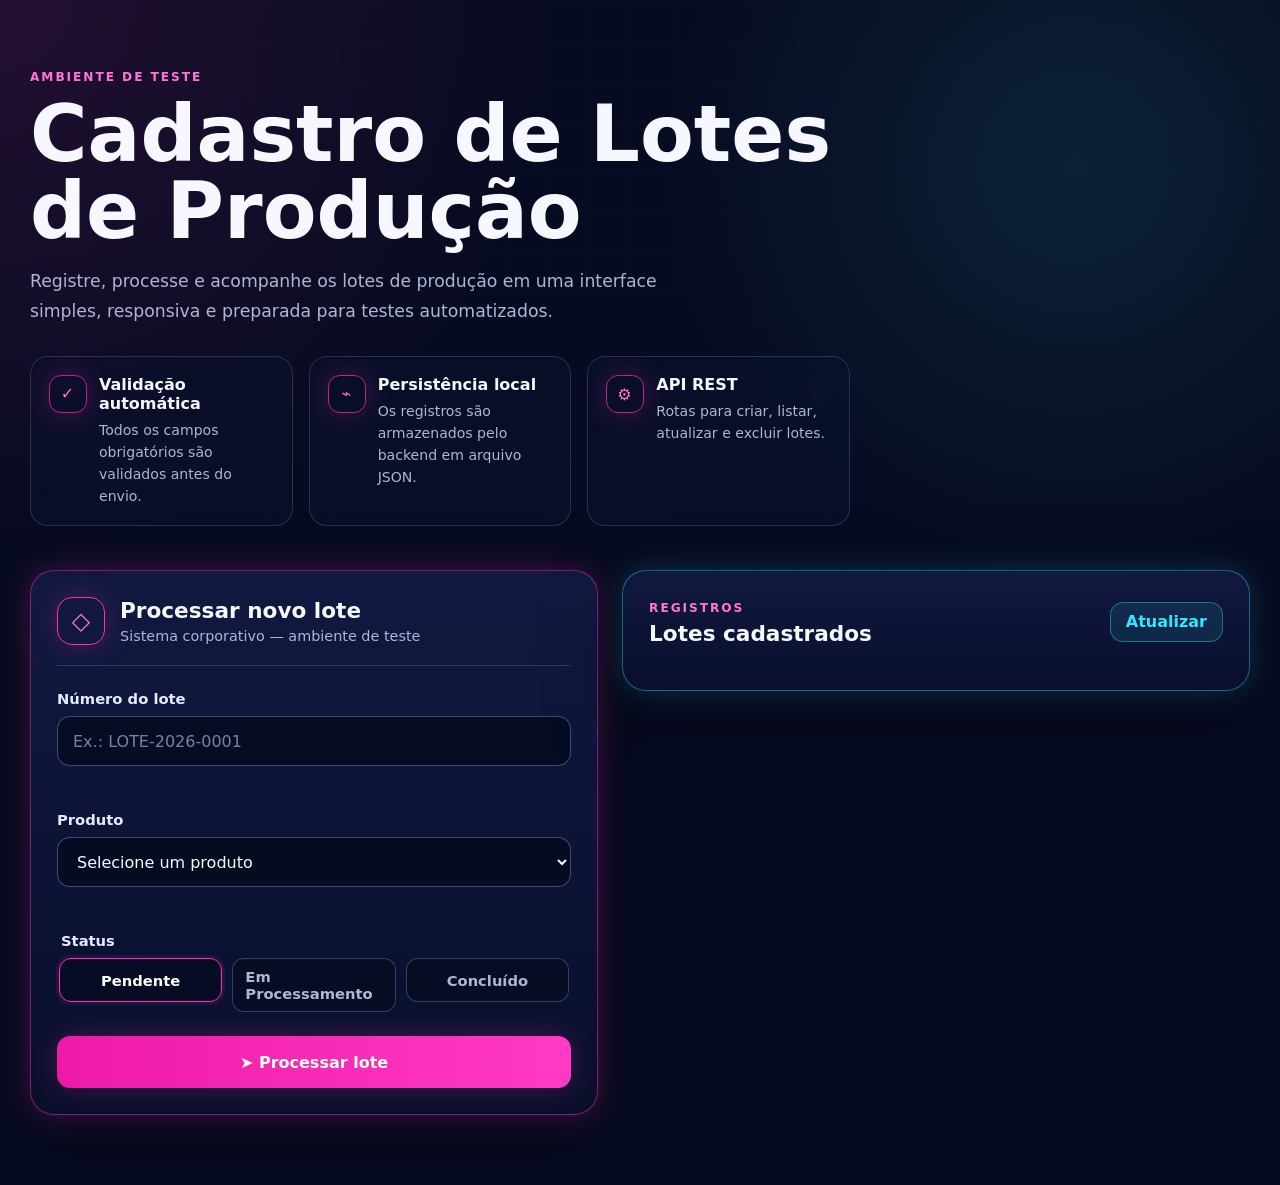
==== web/index-lotes/index.html @ 55b8f5b7 "feat(page-objects): criar LoginPage e realocar aplicacao web refs #28" ====
<!DOCTYPE html>
<html lang="pt-BR">
  <head>
    <meta charset="UTF-8" />
    <meta name="viewport" content="width=device-width, initial-scale=1.0" />
    <meta
      name="description"
      content="Sistema corporativo de cadastro e acompanhamento de lotes de produção."
    />
    <title>Cadastro de Lotes de Produção</title>
    <link rel="stylesheet" href="styles.css" />
    <script src="app.js" defer></script>
  </head>

  <body>
    <div class="background-grid" aria-hidden="true"></div>

    <main class="page-shell">
      <section class="hero">
        <div class="hero__badge">AMBIENTE DE TESTE</div>

        <h1>Cadastro de Lotes de Produção</h1>
        <p>
          Registre, processe e acompanhe os lotes de produção em uma interface
          simples, responsiva e preparada para testes automatizados.
        </p>

        <div class="hero__cards">
          <article class="info-card">
            <span class="info-card__icon">✓</span>
            <div>
              <strong>Validação automática</strong>
              <p>Todos os campos obrigatórios são validados antes do envio.</p>
            </div>
          </article>

          <article class="info-card">
            <span class="info-card__icon">⌁</span>
            <div>
              <strong>Persistência local</strong>
              <p>Os registros são armazenados pelo backend em arquivo JSON.</p>
            </div>
          </article>

          <article class="info-card">
            <span class="info-card__icon">⚙</span>
            <div>
              <strong>API REST</strong>
              <p>Rotas para criar, listar, atualizar e excluir lotes.</p>
            </div>
          </article>
        </div>
      </section>

      <section class="workspace" aria-label="Área de cadastro">
        <div class="panel panel--form">
          <header class="panel__header">
            <div class="panel__icon">◇</div>
            <div>
              <h2>Processar novo lote</h2>
              <p>Sistema corporativo — ambiente de teste</p>
            </div>
          </header>

          <form id="lote-form" novalidate>
            <div class="field">
              <label for="numero-lote">Número do lote</label>
              <input
                id="numero-lote"
                name="numeroLote"
                type="text"
                placeholder="Ex.: LOTE-2026-0001"
                autocomplete="off"
                maxlength="40"
                data-testid="numero-lote"
                required
              />
              <small class="field__error" id="erro-numero-lote"></small>
            </div>

            <div class="field">
              <label for="produto">Produto</label>
              <select
                id="produto"
                name="produto"
                data-testid="produto"
                required
              >
                <option value="">Selecione um produto</option>
              </select>
              <small class="field__error" id="erro-produto"></small>
            </div>

            <fieldset class="field status-field">
              <legend>Status</legend>

              <label class="radio-option">
                <input
                  type="radio"
                  name="status"
                  value="Pendente"
                  data-testid="status-pendente"
                  checked
                />
                <span>Pendente</span>
              </label>

              <label class="radio-option">
                <input
                  type="radio"
                  name="status"
                  value="Em Processamento"
                  data-testid="status-processamento"
                />
                <span>Em Processamento</span>
              </label>

              <label class="radio-option">
                <input
                  type="radio"
                  name="status"
                  value="Concluído"
                  data-testid="status-concluido"
                />
                <span>Concluído</span>
              </label>
            </fieldset>

            <button
              id="botao-processar"
              class="primary-button"
              type="submit"
              data-testid="processar-lote"
            >
              <span class="button-label">➤ Processar lote</span>
              <span class="button-loader" aria-hidden="true"></span>
            </button>

            <div
              id="mensagem"
              class="message"
              role="status"
              aria-live="polite"
              data-testid="mensagem"
              hidden
            ></div>
          </form>
        </div>

        <div class="panel panel--list">
          <div class="list-header">
            <div>
              <span class="eyebrow">REGISTROS</span>
              <h2>Lotes cadastrados</h2>
            </div>

            <button
              id="botao-atualizar"
              class="secondary-button"
              type="button"
            >
              Atualizar
            </button>
          </div>

          <div id="lista-lotes" class="lots-list" aria-live="polite"></div>
        </div>
      </section>
    </main>
  </body>
</html>
---- web/index-lotes/styles.css ----
:root {
  --background: #070b21;
  --surface: rgba(13, 20, 52, 0.87);
  --surface-strong: #111a42;
  --surface-soft: #17204a;
  --text: #f6f7ff;
  --muted: #aeb5d6;
  --pink: #ff2fb8;
  --pink-soft: #ff74d4;
  --cyan: #33e6ff;
  --green: #58efc2;
  --danger: #ff6b86;
  --border: rgba(129, 146, 218, 0.26);
  --shadow-pink: 0 0 28px rgba(255, 47, 184, 0.24);
  --shadow-cyan: 0 0 28px rgba(51, 230, 255, 0.18);
}

* {
  box-sizing: border-box;
}

body {
  min-height: 100vh;
  margin: 0;
  color: var(--text);
  font-family:
    Inter, ui-sans-serif, system-ui, -apple-system, BlinkMacSystemFont, "Segoe UI",
    sans-serif;
  background:
    radial-gradient(circle at top left, rgba(255, 47, 184, 0.11), transparent 32%),
    radial-gradient(circle at 84% 14%, rgba(51, 230, 255, 0.1), transparent 28%),
    var(--background);
}

button,
input,
select {
  font: inherit;
}

button {
  cursor: pointer;
}

.background-grid {
  position: fixed;
  inset: 0;
  pointer-events: none;
  opacity: 0.32;
  background-image:
    linear-gradient(rgba(83, 105, 191, 0.08) 1px, transparent 1px),
    linear-gradient(90deg, rgba(83, 105, 191, 0.08) 1px, transparent 1px);
  background-size: 42px 42px;
  mask-image: linear-gradient(to bottom, black, transparent 90%);
}

.page-shell {
  position: relative;
  width: min(1220px, calc(100% - 32px));
  margin: 0 auto;
  padding: 70px 0;
}

.hero {
  max-width: 820px;
  margin-bottom: 44px;
}

.hero__badge,
.eyebrow {
  color: var(--pink-soft);
  font-size: 0.76rem;
  font-weight: 800;
  letter-spacing: 0.16em;
}

.hero h1 {
  margin: 12px 0 16px;
  font-size: clamp(2.2rem, 7vw, 4.9rem);
  line-height: 0.98;
}

.hero > p {
  max-width: 700px;
  margin: 0;
  color: var(--muted);
  font-size: 1.08rem;
  line-height: 1.75;
}

.hero__cards {
  display: grid;
  grid-template-columns: repeat(3, minmax(0, 1fr));
  gap: 16px;
  margin-top: 30px;
}

.info-card {
  display: flex;
  gap: 12px;
  min-height: 128px;
  padding: 18px;
  border: 1px solid var(--border);
  border-radius: 18px;
  background: rgba(11, 17, 45, 0.6);
  backdrop-filter: blur(12px);
}

.info-card__icon {
  display: grid;
  flex: 0 0 38px;
  height: 38px;
  place-items: center;
  border: 1px solid rgba(255, 47, 184, 0.7);
  border-radius: 12px;
  color: var(--pink-soft);
  box-shadow: var(--shadow-pink);
}

.info-card strong {
  display: block;
  margin-bottom: 7px;
}

.info-card p {
  margin: 0;
  color: var(--muted);
  font-size: 0.88rem;
  line-height: 1.55;
}

.workspace {
  display: grid;
  grid-template-columns: minmax(0, 0.95fr) minmax(0, 1.05fr);
  gap: 24px;
  align-items: start;
}

.panel {
  border: 1px solid var(--border);
  border-radius: 24px;
  background: linear-gradient(180deg, rgba(17, 26, 66, 0.96), rgba(9, 15, 43, 0.96));
  box-shadow: 0 24px 80px rgba(0, 0, 0, 0.35);
  overflow: hidden;
}

.panel--form {
  padding: 26px;
  border-color: rgba(255, 47, 184, 0.46);
  box-shadow: var(--shadow-pink), 0 24px 80px rgba(0, 0, 0, 0.35);
}

.panel--list {
  padding: 26px;
  border-color: rgba(51, 230, 255, 0.38);
  box-shadow: var(--shadow-cyan), 0 24px 80px rgba(0, 0, 0, 0.35);
}

.panel__header {
  display: flex;
  align-items: center;
  gap: 15px;
  margin-bottom: 24px;
  padding-bottom: 20px;
  border-bottom: 1px solid var(--border);
}

.panel__icon {
  display: grid;
  width: 48px;
  height: 48px;
  place-items: center;
  border: 1px solid var(--pink);
  border-radius: 15px;
  color: var(--pink-soft);
  font-size: 1.5rem;
  box-shadow: var(--shadow-pink);
}

.panel__header h2,
.list-header h2 {
  margin: 0;
  font-size: 1.35rem;
}

.panel__header p {
  margin: 5px 0 0;
  color: var(--muted);
  font-size: 0.9rem;
}

.field {
  margin-bottom: 20px;
}

.field label,
.field legend {
  display: block;
  margin-bottom: 9px;
  color: #e7e9ff;
  font-size: 0.92rem;
  font-weight: 700;
}

input[type="text"],
input[type="password"],
select {
  width: 100%;
  height: 50px;
  border: 1px solid rgba(151, 168, 232, 0.4);
  border-radius: 13px;
  outline: none;
  color: var(--text);
  background: rgba(5, 10, 31, 0.82);
  padding: 0 15px;
  transition:
    border-color 0.2s,
    box-shadow 0.2s;
}

input[type="text"]:focus,
input[type="password"]:focus,
select:focus {
  border-color: var(--pink);
  box-shadow: 0 0 0 4px rgba(255, 47, 184, 0.12);
}

input::placeholder {
  color: #7780a9;
}

select option {
  color: #11162c;
  background: white;
}

.status-field {
  display: flex;
  flex-wrap: wrap;
  gap: 10px;
  padding: 0;
  border: 0;
}

.status-field legend {
  width: 100%;
}

.radio-option {
  flex: 1 1 140px;
  margin: 0 !important;
}

.radio-option input {
  position: absolute;
  opacity: 0;
  pointer-events: none;
}

.radio-option span {
  display: flex;
  align-items: center;
  justify-content: center;
  min-height: 44px;
  padding: 9px 12px;
  border: 1px solid rgba(151, 168, 232, 0.32);
  border-radius: 12px;
  color: var(--muted);
  background: rgba(5, 10, 31, 0.62);
  transition:
    border-color 0.2s,
    color 0.2s,
    box-shadow 0.2s;
}

.radio-option input:checked + span {
  color: white;
  border-color: var(--pink);
  box-shadow: 0 0 0 3px rgba(255, 47, 184, 0.1);
}

.field__error {
  display: block;
  min-height: 18px;
  margin-top: 7px;
  color: var(--danger);
}

.primary-button,
.secondary-button {
  border: 0;
  border-radius: 13px;
  font-weight: 800;
}

.primary-button {
  position: relative;
  width: 100%;
  height: 52px;
  margin-top: 4px;
  color: white;
  background: linear-gradient(90deg, #ee1aa7, #ff3ac5);
  box-shadow: var(--shadow-pink);
}

.primary-button:disabled {
  cursor: wait;
  opacity: 0.72;
}

.button-loader {
  display: none;
  width: 20px;
  height: 20px;
  margin: auto;
  border: 3px solid rgba(255, 255, 255, 0.35);
  border-top-color: white;
  border-radius: 999px;
  animation: rotate 0.7s linear infinite;
}

.primary-button.is-loading .button-label {
  display: none;
}

.primary-button.is-loading .button-loader {
  display: block;
}

.message {
  margin-top: 18px;
  padding: 16px;
  border-radius: 14px;
  font-weight: 700;
  line-height: 1.45;
}

.message--success {
  border: 1px solid var(--cyan);
  color: #bff8ff;
  background: rgba(0, 173, 199, 0.14);
  box-shadow: var(--shadow-cyan);
}

.message--error {
  border: 1px solid var(--danger);
  color: #ffd9e0;
  background: rgba(255, 107, 134, 0.12);
}

.list-header {
  display: flex;
  justify-content: space-between;
  gap: 18px;
  align-items: center;
  margin-bottom: 18px;
}

.list-header h2 {
  margin-top: 5px;
}

.secondary-button {
  min-height: 40px;
  padding: 0 15px;
  color: var(--cyan);
  background: rgba(51, 230, 255, 0.1);
  border: 1px solid rgba(51, 230, 255, 0.38);
}

.lots-list {
  display: grid;
  gap: 12px;
}

.lot-card {
  padding: 17px;
  border: 1px solid var(--border);
  border-radius: 16px;
  background: rgba(4, 9, 29, 0.54);
}

.lot-card__top,
.lot-card__actions {
  display: flex;
  justify-content: space-between;
  gap: 12px;
  align-items: center;
}

.lot-card h3 {
  margin: 0;
  font-size: 1rem;
}

.lot-card p {
  margin: 9px 0 0;
  color: var(--muted);
  font-size: 0.9rem;
}

.status-pill {
  padding: 6px 9px;
  border-radius: 999px;
  font-size: 0.72rem;
  font-weight: 800;
}

.status-pill--pendente {
  color: #ffd4f0;
  background: rgba(255, 47, 184, 0.17);
}

.status-pill--processamento {
  color: #c9f9ff;
  background: rgba(51, 230, 255, 0.15);
}

.status-pill--concluido {
  color: #c9ffef;
  background: rgba(88, 239, 194, 0.16);
}

.lot-card__actions {
  margin-top: 14px;
}

.lot-card select {
  height: 38px;
  max-width: 220px;
}

.delete-button {
  border: 0;
  color: #ff9aac;
  background: transparent;
  font-weight: 800;
}

.empty-state {
  padding: 42px 20px;
  border: 1px dashed rgba(151, 168, 232, 0.35);
  border-radius: 16px;
  color: var(--muted);
  text-align: center;
}

.login-page {
  display: grid;
  place-items: center;
}

.login-shell {
  position: relative;
  display: grid;
  width: min(900px, calc(100% - 32px));
  grid-template-columns: minmax(0, 1fr) minmax(320px, 390px);
  gap: 48px;
  align-items: center;
  padding: 48px 0;
}

.login-brand h1 {
  max-width: 560px;
  margin: 14px 0 16px;
  font-size: 3.4rem;
  line-height: 1.05;
}

.login-brand p {
  max-width: 480px;
  margin: 0;
  color: var(--muted);
  font-size: 1.05rem;
  line-height: 1.7;
}

.login-panel {
  padding: 30px;
}

.login-panel .primary-button {
  width: 100%;
  margin-top: 8px;
}

@keyframes rotate {
  to {
    transform: rotate(360deg);
  }
}

@media (max-width: 920px) {
  .hero__cards,
  .workspace,
  .login-shell {
    grid-template-columns: 1fr;
  }

  .hero__cards {
    max-width: 700px;
  }

  .login-shell {
    max-width: 560px;
    gap: 28px;
  }
}

@media (max-width: 640px) {
  .page-shell {
    width: min(100% - 20px, 1220px);
    padding: 40px 0;
  }

  .hero__cards {
    grid-template-columns: 1fr;
  }

  .panel--form,
  .panel--list {
    padding: 19px;
  }

  .lot-card__top,
  .lot-card__actions,
  .list-header {
    align-items: stretch;
    flex-direction: column;
  }

  .lot-card select {
    max-width: none;
  }

  .login-shell {
    width: min(100% - 20px, 560px);
    padding: 32px 0;
  }

  .login-brand h1 {
    font-size: 2.35rem;
  }

  .login-panel {
    padding: 22px;
  }
}
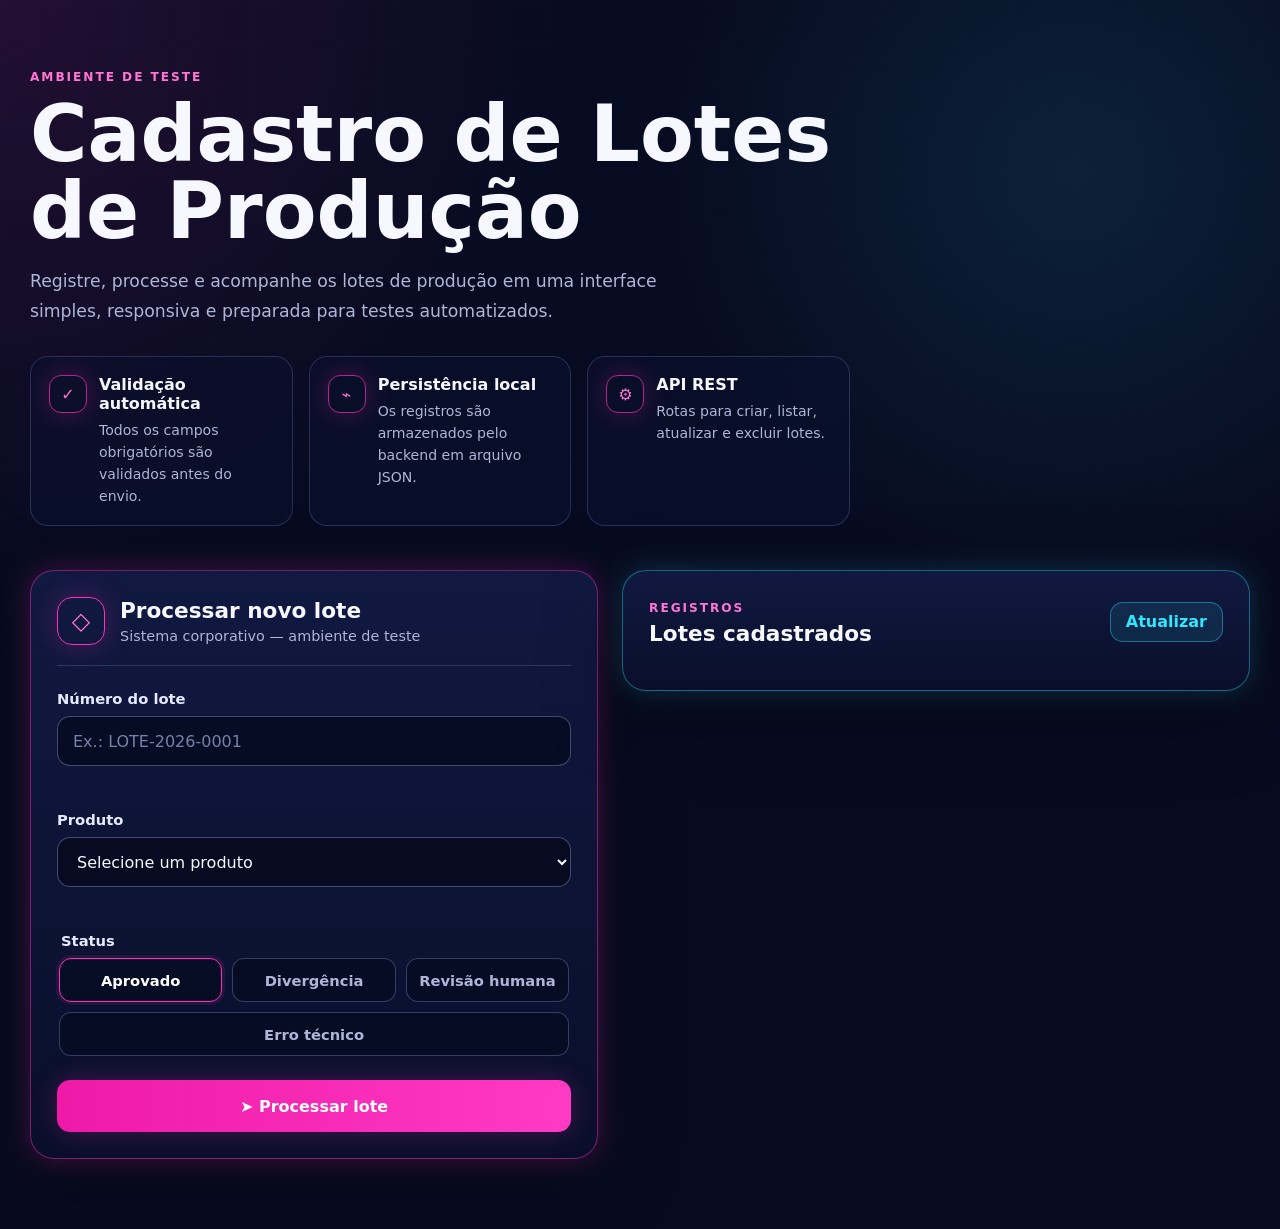
==== commit 6ce56024: "refactor(playwright): migrar camada web e Page Objects refs #39" ====
--- a/web/index-lotes/index.html
+++ b/web/index-lotes/index.html
@@ -97,34 +97,53 @@
               <label class="radio-option">
                 <input
                   type="radio"
-                  name="status"
-                  value="Pendente"
-                  data-testid="status-pendente"
+                  name="resultadoValidacao"
+                  value="APROVADO"
+                  data-testid="resultado-aprovado"
                   checked
                 />
-                <span>Pendente</span>
+                <span>Aprovado</span>
               </label>
 
               <label class="radio-option">
                 <input
                   type="radio"
-                  name="status"
-                  value="Em Processamento"
-                  data-testid="status-processamento"
+                  name="resultadoValidacao"
+                  value="DIVERGENCIA"
+                  data-testid="resultado-divergencia"
                 />
-                <span>Em Processamento</span>
+                <span>Divergência</span>
               </label>
 
               <label class="radio-option">
                 <input
                   type="radio"
-                  name="status"
-                  value="Concluído"
-                  data-testid="status-concluido"
+                  name="resultadoValidacao"
+                  value="REVISAO"
+                  data-testid="resultado-revisao"
                 />
-                <span>Concluído</span>
+                <span>Revisão humana</span>
+              </label>
+
+              <label class="radio-option">
+                <input
+                  type="radio"
+                  name="resultadoValidacao"
+                  value="ERRO"
+                  data-testid="resultado-erro"
+                />
+                <span>Erro técnico</span>
               </label>
             </fieldset>
+
+            <div class="visually-hidden">
+              <label for="mensagem-resultado">Mensagem do resultado</label>
+              <textarea
+                id="mensagem-resultado"
+                name="mensagemResultado"
+                tabindex="-1"
+              ></textarea>
+            </div>
 
             <button
               id="botao-processar"
@@ -132,7 +151,10 @@
               type="submit"
               data-testid="processar-lote"
             >
-              <span class="button-label">➤ Processar lote</span>
+              <span class="button-label">
+                <span aria-hidden="true">➤</span>
+                Processar lote
+              </span>
               <span class="button-loader" aria-hidden="true"></span>
             </button>
 
@@ -140,6 +162,7 @@
               id="mensagem"
               class="message"
               role="status"
+              aria-label="Resultado do processamento"
               aria-live="polite"
               data-testid="mensagem"
               hidden
--- a/web/index-lotes/styles.css
+++ b/web/index-lotes/styles.css
@@ -247,14 +247,20 @@
 }
 
 .radio-option {
+  position: relative;
   flex: 1 1 140px;
   margin: 0 !important;
 }
 
 .radio-option input {
   position: absolute;
+  z-index: 1;
+  inset: 0;
+  width: 100%;
+  height: 100%;
+  margin: 0;
   opacity: 0;
-  pointer-events: none;
+  cursor: pointer;
 }
 
 .radio-option span {
@@ -546,3 +552,14 @@
     padding: 22px;
   }
 }
+.visually-hidden {
+  position: absolute;
+  width: 1px;
+  height: 1px;
+  padding: 0;
+  margin: -1px;
+  overflow: hidden;
+  clip: rect(0, 0, 0, 0);
+  white-space: nowrap;
+  border: 0;
+}
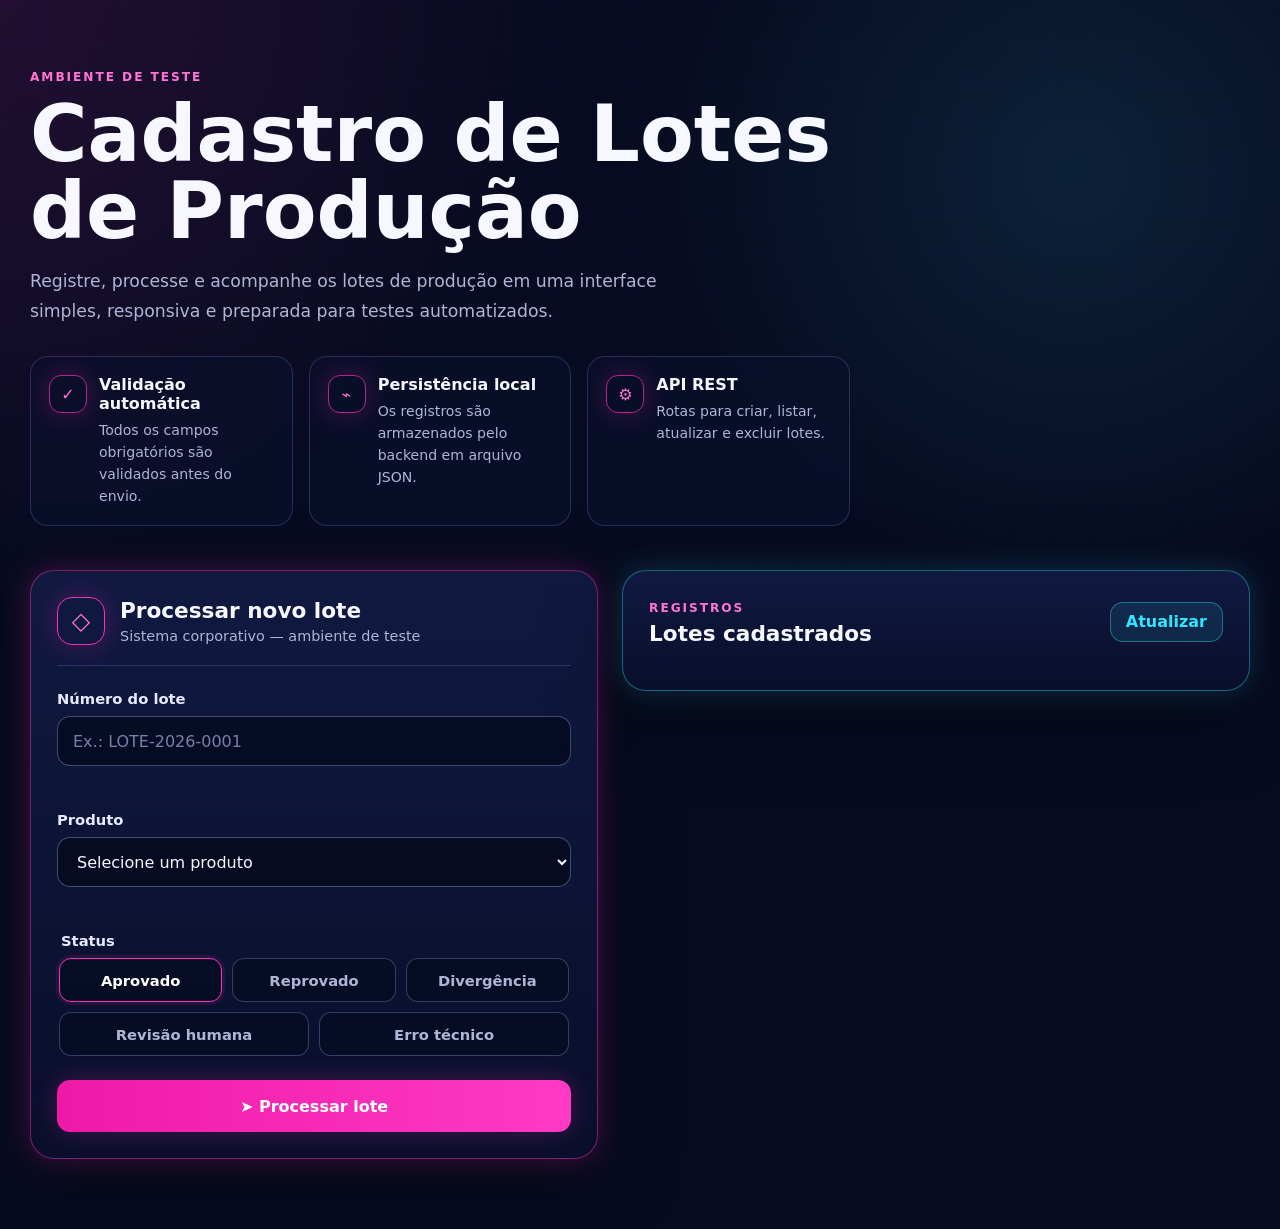
==== commit ce0f60e9: "fix(performer): preservar reprovados e isolar ciclo por item refs #39" ====
--- a/web/index-lotes/index.html
+++ b/web/index-lotes/index.html
@@ -109,6 +109,16 @@
                 <input
                   type="radio"
                   name="resultadoValidacao"
+                  value="REPROVADO"
+                  data-testid="resultado-reprovado"
+                />
+                <span>Reprovado</span>
+              </label>
+
+              <label class="radio-option">
+                <input
+                  type="radio"
+                  name="resultadoValidacao"
                   value="DIVERGENCIA"
                   data-testid="resultado-divergencia"
                 />
